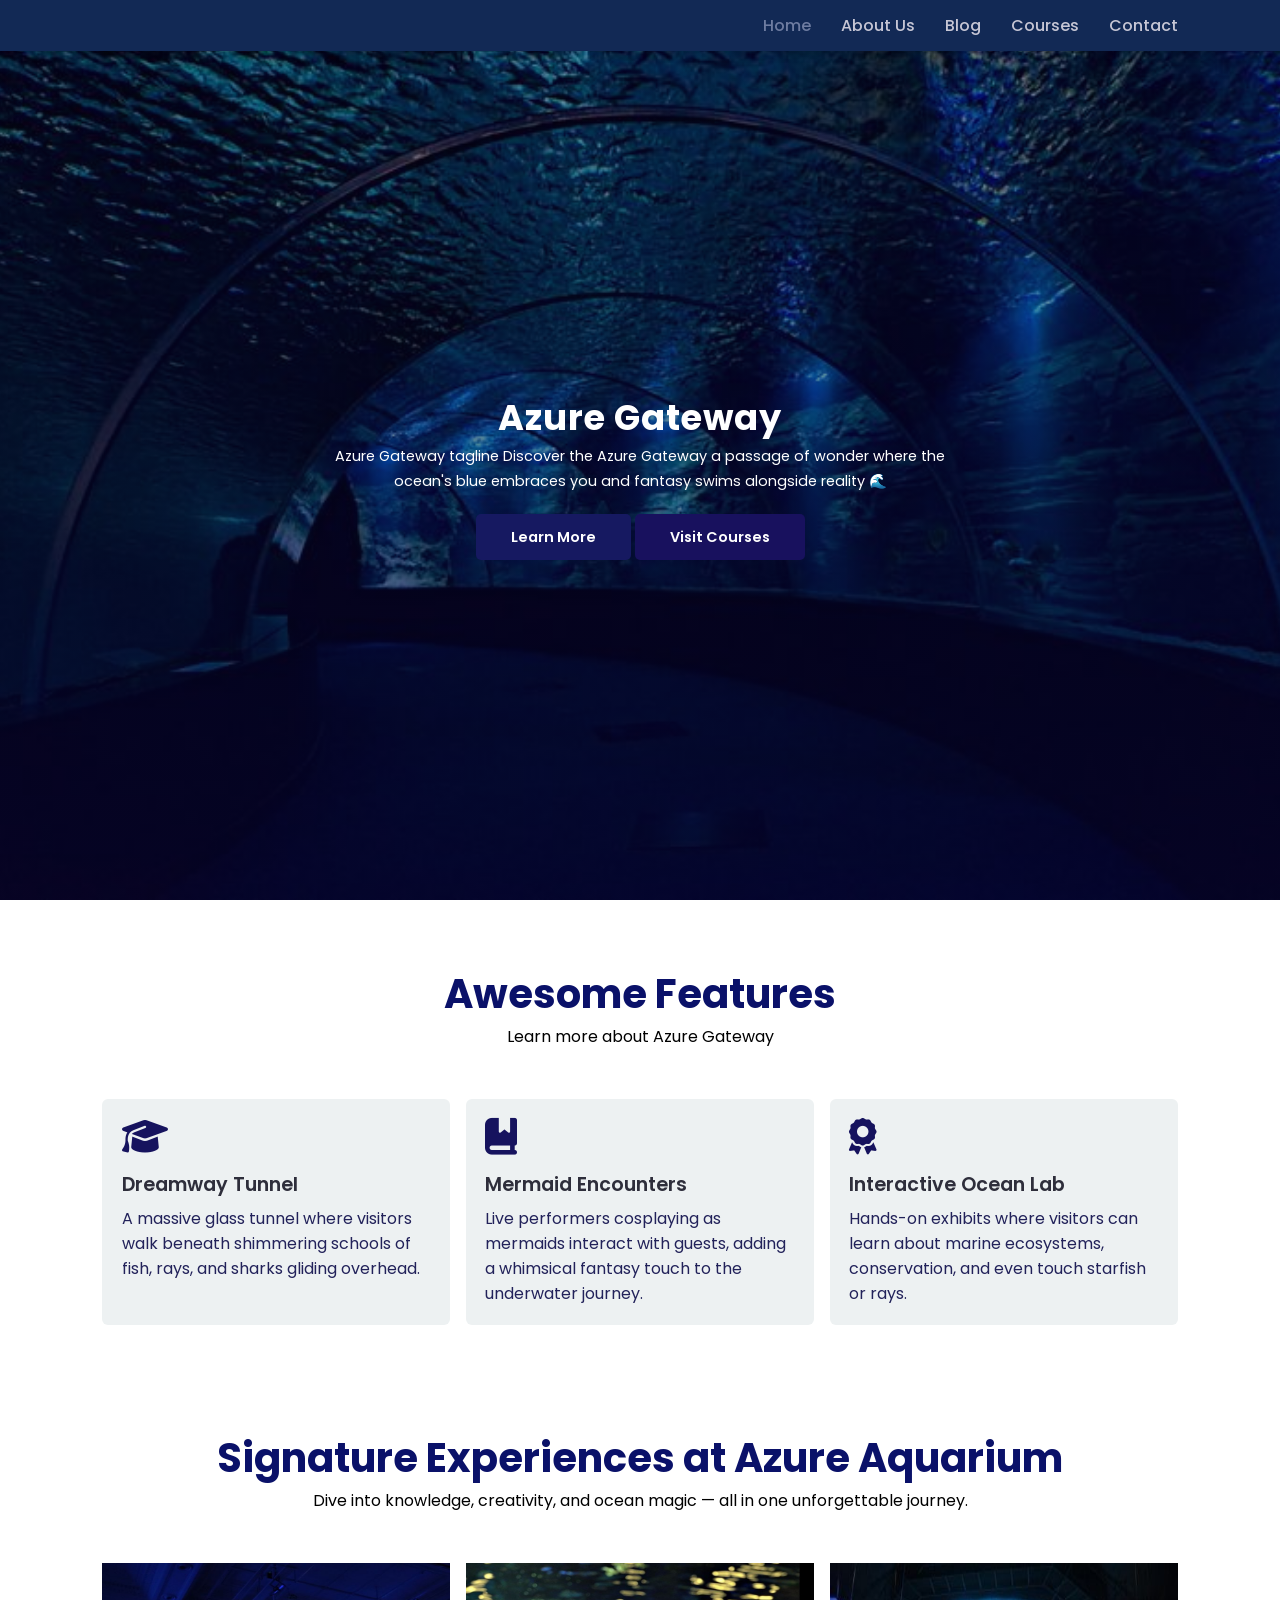
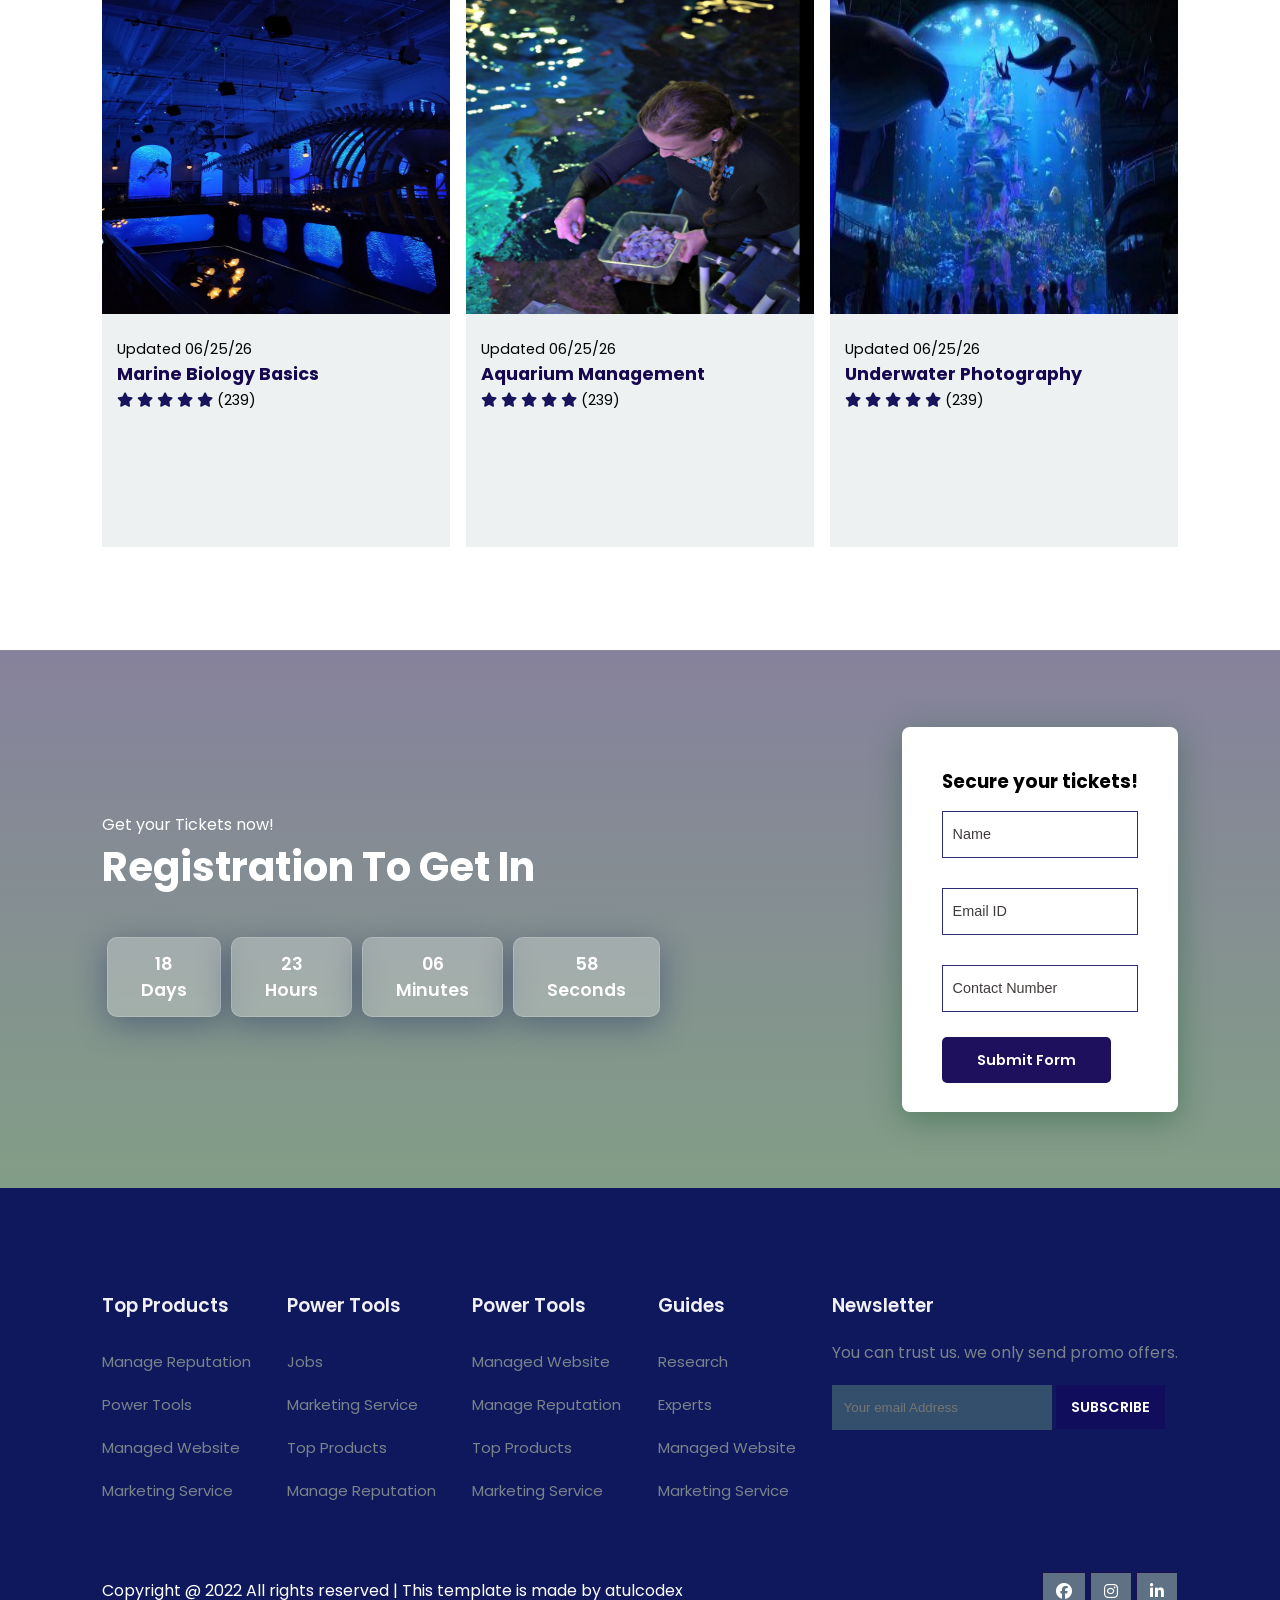
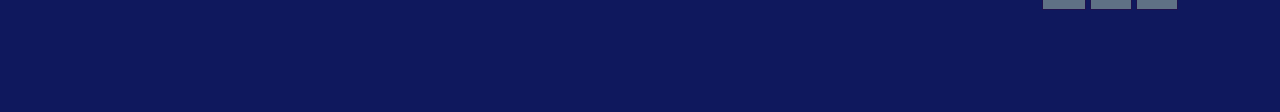
==== index.html @ 25fb8677 "Add files via upload" ====
<!DOCTYPE html>
<html lang="en">
<head>
	<meta charset="UTF-8">
	<meta name="viewport" content="width=device-width, initial-scale=1.0">
	<title>Education Website Template</title>

	<!-- font Awesome CDN link -->
	<link rel="stylesheet" href="https://cdnjs.cloudflare.com/ajax/libs/font-awesome/6.1.1/css/all.min.css" />

	<!-- External CSS -->
	<link rel="stylesheet" href="style.css">

	<!-- JQuery CDN link -->
	<script src="https://code.jquery.com/jquery-3.6.0.min.js" integrity="sha256-/xUj+3OJU5yExlq6GSYGSHk7tPXikynS7ogEvDej/m4=" crossorigin="anonymous"></script>
</head>
<body>
	<!-- Navigation start -->
	<header>
	<nav>
		<img src="img/" class="logo" alt="">

		<div class="navigation">
			<ul>
				<i id="menu-close" class="fas fa-times"></i>
				<li><a href="index.html" class="active">Home</a></li>
				<li><a href="About us.html">About Us</a></li>
				<li><a href="Blog.html" >Blog</a></li>
				<li><a href="Courses.html">Courses</a></li>
				<li><a href="Contacts.html">Contact</a></li>
			</ul>

			<img src="img/menu.png" id="menu-btn" alt="">
		</div>
	</nav>
	<!-- Navigation ends -->
	</header>

	<!-- Hero section starts from here -->
	<section id="home">
		<h2>
Azure Gateway		</h2>
		<p>
			Azure Gateway tagline Discover the Azure Gateway a passage of wonder where the ocean's blue embraces you and fantasy swims alongside reality 🌊
		<div class="btn">
			<a href="#" class="blue">Learn More</a>
			<a href="#" class="yellow">Visit Courses</a>
		</div>
	</section>
	<!-- Hero section ends from here -->


	<!-- Features section starts from here -->
	<section id="features">
		<h1>Awesome Features</h1>
		<p>Learn more about Azure Gateway</p>

		<div class="fea-base">
			<div class="fea-box">
				<i class="fas fa-graduation-cap"></i>
				<h3>Dreamway Tunnel</h3>
				<p>
					A massive glass tunnel where visitors walk beneath shimmering schools of fish, rays, and sharks gliding overhead.
				</p>
			</div>

			<div class="fea-box">
				<i class="fa-solid fa-book-bookmark"></i>
				<h3>Mermaid Encounters  </h3>
				<p>
					Live performers cosplaying as mermaids interact with guests, adding a whimsical fantasy touch to the underwater journey.
				</p>
			</div>

			<div class="fea-box">
				<i class="fas fa-award"></i>
				<h3>Interactive Ocean Lab  </h3>
				<p>
					Hands-on exhibits where visitors can learn about marine ecosystems, conservation, and even touch starfish or rays.
				</p>
			</div>
		</div>
	</section>
	<!-- Features section ends from here -->


	<!-- Courses section starts from here -->
	<section id="course">
		<h1>Signature Experiences at Azure Aquarium</h1>
		<p>Dive into knowledge, creativity, and ocean magic — all in one unforgettable journey.</p>

		<div class="course-box">
			<div class="courses">
				<img src="img/Oceanographic Museum Monaco.jpg" alt="">
				<div class="details">
					<span>Updated 06/25/26</span>
					<h6>Marine Biology Basics</h6>

					<div class="star">
						<i class="fa-solid fa-star"></i>
						<i class="fa-solid fa-star"></i>
						<i class="fa-solid fa-star"></i>
						<i class="fa-solid fa-star"></i>
						<i class="fa-solid fa-star"></i>

						<span>(239)</span>
					</div>
				</div>
			</div>

			<div class="courses">
				<img src="img/Behind every thriving fish is an amazing aquarist! 🐟__These team members keep our animals and habitats healthy and help everything flow _fin-tastically_ behind the scenes___Thank you to our Aquarium MVP.jpg" alt="">
				<div class="details">
					<span>Updated 06/25/26</span>
					<h6>Aquarium Management</h6>

					<div class="star">
						<i class="fa-solid fa-star"></i>
						<i class="fa-solid fa-star"></i>
						<i class="fa-solid fa-star"></i>
						<i class="fa-solid fa-star"></i>
						<i class="fa-solid fa-star"></i>

						<span>(239)</span>
					</div>
				</div>
			</div>

			<div class="courses">
				<img src="img/Finding Dory (2016) - Animation Screencaps_com (1).jpg" alt="">
				<div class="details">
					<span>Updated 06/25/26</span>
					<h6>Underwater Photography</h6>

					<div class="star">
						<i class="fa-solid fa-star"></i>
						<i class="fa-solid fa-star"></i>
						<i class="fa-solid fa-star"></i>
						<i class="fa-solid fa-star"></i>
						<i class="fa-solid fa-star"></i>

						<span>(239)</span>
					</div>
				</div>
			</div>

		</div>
	</section>
	<!-- Courses section ends from here -->


	<!-- Registration section starts from here -->
	<section id="registration">
		<div class="reminder">
			<p>Get your Tickets now!</p>
			<h1>Registration To Get In</h1>

			<div class="time">
				<div class="date">18 <br> Days</div>
				<div class="date">23 <br> Hours</div>
				<div class="date">06 <br> Minutes</div>
				<div class="date">58 <br> Seconds</div>
			</div>
		</div>

		<div class="form">
			<h3>Secure your tickets!</h3>

			<input type="text" placeholder="Name" name="" id="">
			<input type="email" placeholder="Email ID" name="" id="">
			<input type="text" placeholder="Contact Number" name="" id="">

			<div class="btn">
				<a href="#" class="yellow">Submit Form</a>
			</div>
		</div>
	</section>
	<!-- Registration section ends from here -->


	<!-- Footer section starts from here -->
	<footer>
		<div class="footer-col">
			<h3>Top Products</h3>
			<li>Manage Reputation</li>
			<li>Power Tools</li>
			<li>Managed Website</li>
			<li>Marketing Service</li>
		</div>

		<div class="footer-col">
			<h3>Power Tools</h3>
			<li>Jobs</li>
			<li>Marketing Service</li>
			<li>Top Products</li>
			<li>Manage Reputation</li>
		</div>

		<div class="footer-col">
			<h3>Power Tools</h3>
			<li>Managed Website</li>
			<li>Manage Reputation</li>
			<li>Top Products</li>
			<li>Marketing Service</li>
		</div>

		<div class="footer-col">
			<h3>Guides</h3>
			<li>Research</li>
			<li>Experts</li>
			<li>Managed Website</li>
			<li>Marketing Service</li>
		</div>

		<div class="footer-col">
			<h3>Newsletter</h3>
			<p>You can trust us. we only send promo offers.</p>

			<div class="subscribe">
				<input type="email" placeholder="Your email Address">
				<a href="#" class="yellow">SUBSCRIBE</a>
			</div>
		</div>

		<div class="copyright">
			<p>
				Copyright @ 2022 All rights reserved | This template is made by <a href="https://atulcodex.com" target="_blank">atulcodex</a>
			</p>
			<div class="pro-links">
				<i class="fab fa-facebook"></i>
				<i class="fab fa-instagram"></i>
				<i class="fab fa-linkedin-in"></i>
			</div>
		</div>
	</footer>
	<!-- Footer section ends from here -->

	<script>
		// Show menu links on burger click
		$('#menu-btn').click(function(){
			$('nav .navigation ul').addClass('active')
		});

		// Hide navbar on click function
		$('#menu-close').click(function(){
			$('nav .navigation ul').removeClass('active')
		});
	</script>
</body>
</html>
---- style.css ----
@import url('https://fonts.googleapis.com/css2?family=Inter:wght@100;200;300;400;500&family=Poppins:ital,wght@0,100;0,200;0,300;0,400;0,500;0,600;0,700;0,800;0,900;1,700;1,800;1,900&display=swap');

*
{
	margin: 0;
	padding: 0;
	box-sizing: border-box;
}

body
{
	font-family: 'Poppins', sans-serif;
}

h1
{
	font-size: 2.5rem;
	font-weight: 700;
	color: rgb(10, 17, 105);
}

span
{
	font-size: .9rem;
}

h6
{
	font-size: 1.1rem;
	color: rgb(22, 7, 79);
}


/*------------- Navigation style start ------------*/
nav
{
	position: fixed;
	width: 100%;
	background-color: #122955;
	display: flex;
	justify-content: space-between;
	align-items: center;
	padding: 1vw 8vw;
	box-shadow: 2px 2px 10px rgba(0, 0, 0, 0.15);
	z-index: 1;
}

nav .logo
{
	width: 150px;
	cursor: pointer;
}

nav .navigation
{
	display: flex;
}

#menu-btn
{
	width: 30px;
	height: 30px;
	display: none;
}

#menu-close
{
	display: none;
}

nav .navigation ul
{
	display: flex;
	justify-content: flex-end;
	align-items: center;
}

nav .navigation ul li
{
	list-style: none;
	margin-left: 30px;
}

nav .navigation ul li a
{
	text-decoration: none;
	color: rgb(198, 198, 213);
	font-size: 16px;
	font-weight: 500;
	transition: 0.3s ease;
}

nav .navigation ul li a.active,
nav .navigation ul li a:hover
{
	color: #6e7ca1;

}
/*------------- Navigation style end ------------*/



/*------------- Hero section styling start --------------*/
#home
{
	background-image: linear-gradient(rgba(9, 5, 54, 0.3), rgba(5,4,46,0.7)), url("img/Nausicaa.jpg");
	width: 100%;
	height: 100vh;
	background-size: cover;
	background-position: center center;
	display: flex;
	flex-direction: column;
	justify-content: center;
	align-items: center;
	text-align: center;
	padding-top: 40px;
}

#home h2
{
	color: #fff;
	font-size: 2.2rem;
	letter-spacing: 1px;
}

#home p
{
	width: 50%;
	color: #fff;
	font-size: 0.9rem;
	line-height: 25px;
}

#home .btn
{
	margin-top: 30px;
}

#home a
{
	text-decoration: none;
	font-size: 0.9rem;
	padding: 13px 35px;
	background-color: #fff;
	font-weight: 600;
	border-radius: 5px;
}

#home a.blue
{
	color: #fff;
	background: rgb(22, 25, 97);
	transition: 0.3s ease;
}

#home a.blue:hover
{
	color: rgb(22, 25, 97);
	background: #fff;
}

#home a.yellow
{
	color: #fff;
	background: #18115e;
	transition: 0.3s ease;
}

#home a.yellow:hover
{
	color: rgb(23, 21, 92);
	background: #fff;
}
/*------------- Hero section styling end --------------*/


/*------------- Features section styling start -------------*/
#features
{
	padding: 5vw 8vw 0 8vw;
	text-align: center;
}

#features .fea-base
{
	display: grid;
	grid-template-columns: repeat(auto-fit, minmax(320px, 1fr));
	grid-gap: 1rem;
	margin-top: 50px;
}

#features .fea-box
{
	background: #edf1f2;
	text-align: start;
	padding: 1.2rem;
	border-radius: 6px;
}

#features .fea-box i
{
	font-size: 2.3rem;
	color: rgb(22, 19, 94);
}

#features .fea-box h3
{
	font-size: 1.2rem;
	font-weight: 600;
	color: rgb(46, 46, 59);
	padding: 13px 0 7px 0;
}

#features .fea-box p
{
	font-size: 1rem;
	font-weight: 400;
	color: rgb(34, 34, 90);
}
/*------------- Features section styling end -------------*/


/*------------- Courses section styling start ------------*/
#course
{
	padding: 8vw 8vw 8vw 8vw;
	text-align: center;
}

#course .course-box
{
	display: grid;
	grid-template-columns: repeat(auto-fit, minmax(320px, 1fr));
	grid-gap: 1rem;
	margin-top: 50px;
}

#course .courses
{
	text-align: start;
	background: #edf1f2;
	height: 100%;
	position: relative;
}

#course .courses img
{
	width: 100%;
	height: 60%;
	background-size: cover;
	background-position: center;
}

#course .courses .details
{
	padding: 15px 15px 0 15px;
}

#course .courses .details i
{
	color: #17145d;
	font-size: .9rem;
}

#course .courses .cost
{
	background-color: rgb(13, 10, 101);
	color: #fff;
	line-height: 70px;
	width: 70px;
	height: 70px;
	text-align: center;
	border-radius: 50%;
	position: absolute;
	right: 15px;
	bottom: 100px;
}
/*------------- Courses section styling end ------------*/


/*------------- Registration section styling start ----------*/
#registration
{
	padding: 6vw 8vw 6vw 8vw;
	background-image: linear-gradient(rgba(15, 5, 58, 0.5), rgba(6, 61, 15, 0.5)),url("img/at");
	width: 100%;
	height: 100%;
	background-size: cover;
	background-position: center;
	display: flex;
	justify-content: space-between;
	align-items: center;
}

#registration .reminder, #registration .reminder h1
{
	color: #fff;
}

#registration .reminder .time
{
	display: flex;
	margin-top: 40px;
}

#registration .reminder .time .date
{
	text-align: center;
	padding: 13px 33px;
	background: rgba(255, 255, 255, 0.25);
	backdrop-filter: blur(4px);
	box-shadow: 0 8px 32px 0 rgba(8, 21, 85, 0.37);
	border-radius: 10px;
	margin: 0 5px 10px 5px;
	border: 1px solid rgba(255, 255, 255, 0.18);
	font-size: 1.1rem;
	font-weight: 600;
}

#registration .form
{
	background: #fff;
	border-radius: 8px;
	display: flex;
	flex-direction: column;
	padding: 40px;
	box-shadow: 0 8px 32px 0 rgba(6, 78, 32, 0.37);
}

#registration .form input
{
	margin: 15px 0;
	padding: 15px 10px;
	border: 1px solid rgb(46, 42, 117);
	outline: none;
}

#registration .form input::placeholder
{
	color: #413c3c;
	font-weight: 500;
	font-size: 0.9rem;
}

#registration .form .btn
{
	margin-top: 20px;
}

#registration .form a.yellow
{
	text-decoration: none;
	font-size: 0.9rem;
	padding: 13px 35px;
	background-color: #fff;
	font-weight: 600;
	border-radius: 5px;
	color: #fff;
	background: #1e105d;
	transition: 0.3s ease;
}

#registration .form a.yellow:hover
{
	color: rgb(21, 21, 100);
	background: #fff;
}
/*------------- Registration section styling end ----------*/



/*------------- Experts section styling starts ----------*/
#experts
{
	padding: 8vw 8vw 8vw 8vw;
	text-align: center;
}

#experts .expert-box
{
	display: grid;
	grid-template-columns: repeat(auto-fit, minmax(250px, 1fr));
	grid-gap: 1rem;
	margin-top: 50px;
}

#experts .expert-box .profile
{
	background: #fafaf1;
	padding: 30px 10px;
	box-shadow: rgba(17, 17, 26, 0.05) 0px 1px 0px, rgba(17, 17, 26, 0.1) 0px 0px 8px;
}

#experts .expert-box .profile:hover
{
	box-shadow: rgba(0, 0, 0, 0.1) 0px 10px 50px;
}

.pro-links
{
	margin-top: 10px;
}

.pro-links i
{
	padding: 10px 13px;
	border: 1px solid rgb(31, 17, 78);
	cursor: pointer;
	transition: 0.3s ease;
}

.pro-links i:hover
{
	background: rgb(31, 17, 78);
	color: #fff;
}
/*------------- Experts section styling ends ----------*/



/*------------- Footer section styling starts ------------*/
footer
{
	padding: 8vw;
	background-color: #0f185d;
	display: flex;
	justify-content: space-between;
	align-items: flex-start;
	flex-wrap: wrap;
}

footer .footer-col
{
	padding-bottom: 40px;
}

footer h3
{
	color: rgb(241, 240, 245);
	font-weight: 600;
	padding-bottom: 20px;
}

footer li
{
	list-style: none;
	color: #7b838a;
	padding: 10px 0;
	font-size: 15px;
	cursor: pointer;
	transition: 0.3s ease;
}

footer li:hover
{
	color: rgb(241, 240, 245);
}

footer p
{
	color: #7b838a;
}

footer .subscribe
{
	margin-top: 20px;
}

footer input
{
	width: 220px;
	padding: 15px 12px;
	background: #334F6C;
	border: none;
	outline: none;
	color: #fff;
}

footer .subscribe a
{
	text-decoration: none;
	font-size: 0.9rem;
	padding: 12px 15px;
	background-color: #fff;
	font-weight: 600;
}

footer .subscribe a.yellow
{
	color: #fff;
	background: #110d5d;
	transition: 0.3s ease;
}

footer .subscribe a.yellow:hover
{
	color: rgb(21, 21, 100);
	background: #fff;
}

footer .copyright
{
	margin-top: 20px;
	width: 100%;
	display: flex;
	justify-content: space-between;
	align-items: center;
	flex-wrap: wrap;
}

footer .copyright p, footer .copyright p > a
{
	color: #fff;
	text-decoration: none;
}

footer .copyright .pro-links
{
	margin-top: 0px;
}

footer .copyright .pro-links i
{
	background-color: #5f7185;
	color: #fff;
}

footer .copyright .pro-links i:hover
{
	background: #081553;
	color: #2c2c2c;
}
/*------------- Footer section Sstyling ends ------------*/



/*---------------------------------------------------------*/
/*-------------------- Ipad screen styling ----------------*/
/*---------------------------------------------------------*/
@media screen and (max-width: 789px)
{
	nav
	{
		padding: 15px 20px;
	}

	nav img
	{
		width: 130px;
	}

	#menu-btn
	{
		display: initial;
	}

	#menu-close
	{
		display: initial;
		font-size: 1.6rem;
		color: #fff;
		padding: 30px 0 20px 20px;
	}

	nav .navigation ul
	{
		position: absolute;
		top: 0;
		right: -220px;
		display: flex;
		flex-direction: column;
		justify-content: flex-start;
		align-items: flex-start;
		width: 220px;
		height: 100vh;
		background: rgba(17, 20, 104, 0.45);
		backdrop-filter: blur(4.5px);
		border: 1px solid rgba(255, 255, 255, 0.18);
		transition: 0.3s ease-in;
	}

	nav .navigation ul.active
	{
		right: 0;
	}

	nav .navigation ul li
	{
		padding: 20px 0 20px 40px;
		margin-left: 0;
	}

	nav .navigation ul li a
	{
		color: #fff;
	}

	#home
	{
		padding: 0px;
	}

	#home p
	{
		width: 90%;
	}

	#features
	{
		padding: 8vw 4vw 0 4vw;
	}

	#course
	{
		padding: 8vw 4vw 8vw 4vw;
	}

	#registration
	{
		padding: 6vw 4vw 6vw 4vw;
		gap: 2.2rem;
	}

	#registration .reminder .time
	{
		display: flex;
		justify-content: space-between;
		flex-wrap: wrap;
		margin-top: 40px;
	}

	#experts
	{
		padding: 8vw 4vw 6vw 4vw;
	}

	footer .copyright .pro-links
	{
		margin-top: 20px;
	}
}


@media screen and (max-width: 475px)
{
	#registration
	{
		flex-direction: column;
	}

	.reminder p, .reminder h1
	{
		text-align: center;
	}

	.reminder h1
	{
		font-size: 1.8rem;
	}

	#registration .reminder .time
	{
		justify-content: space-evenly;
		margin-top: 20px;
	}
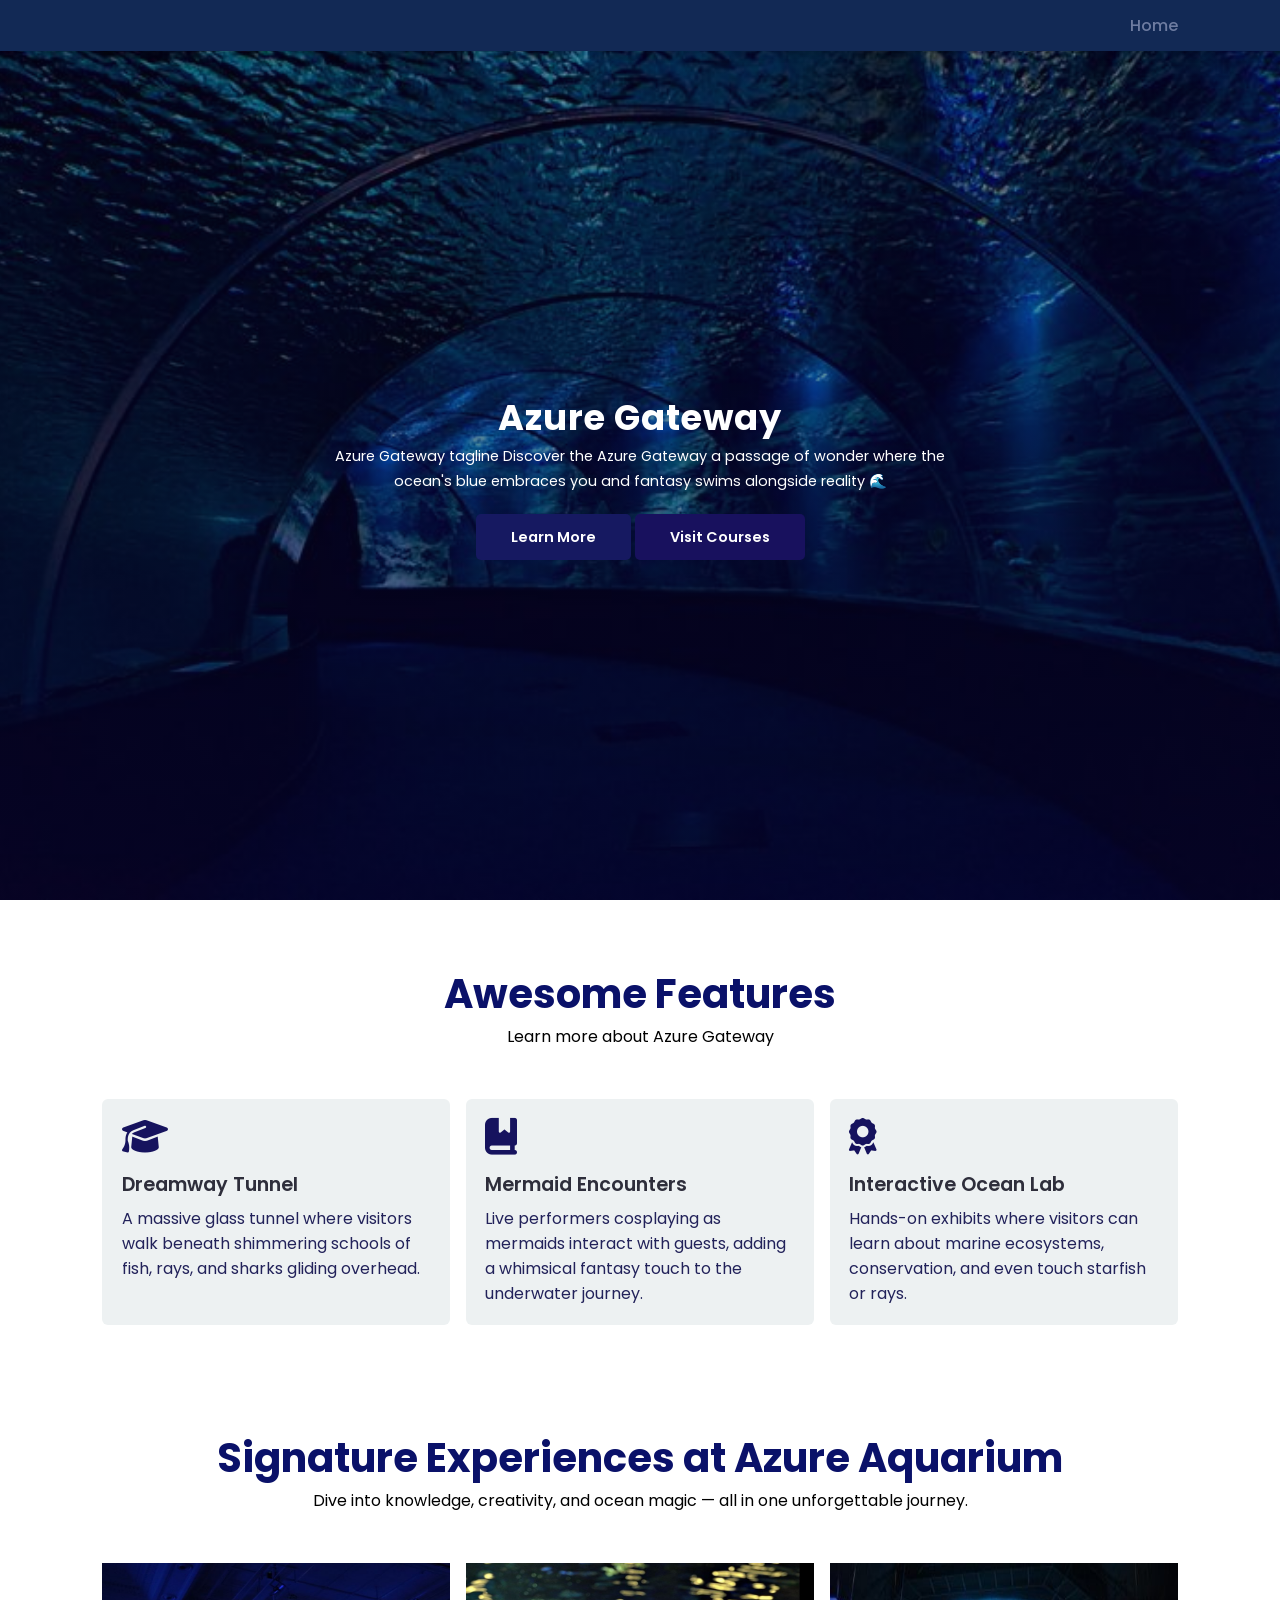
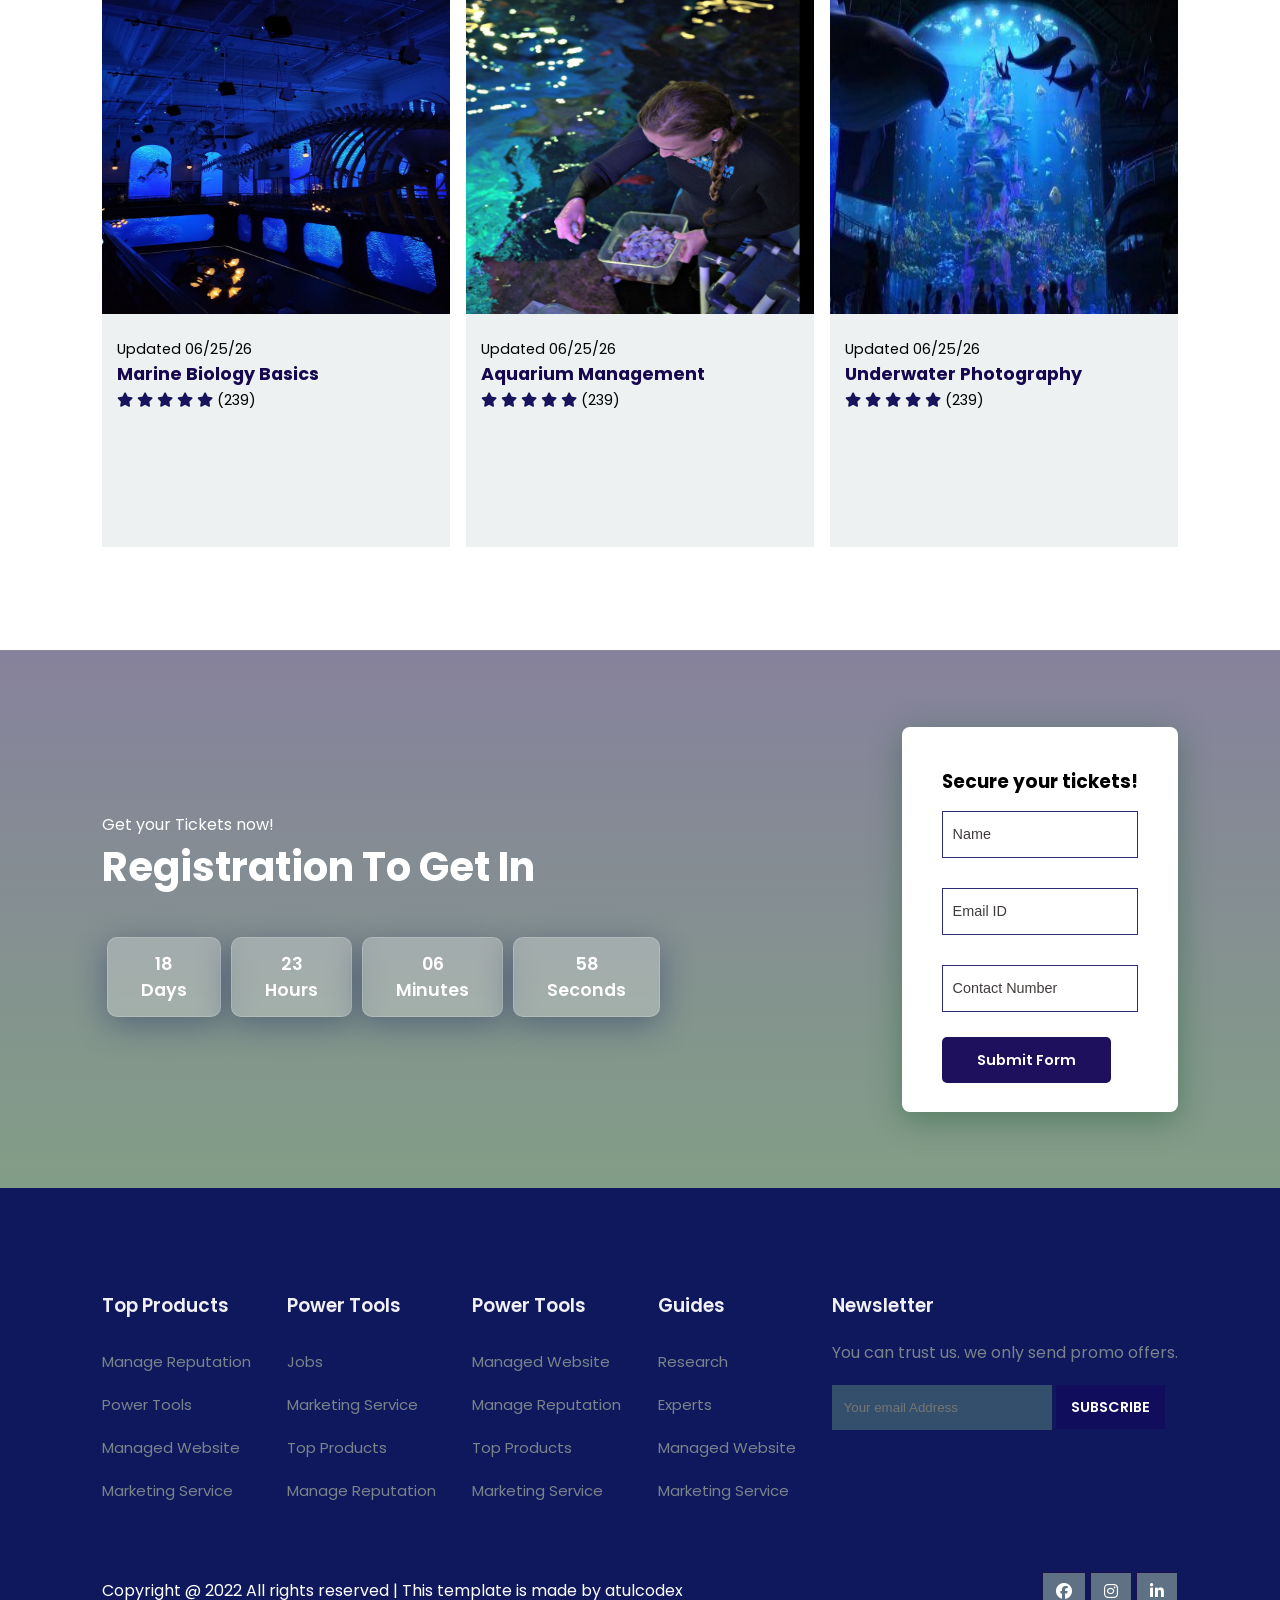
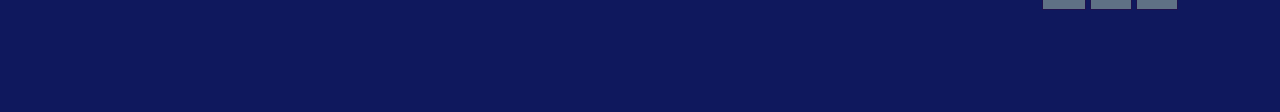
==== commit 7c69b8a4: "Update index.html" ====
--- a/index.html
+++ b/index.html
@@ -24,10 +24,6 @@
 			<ul>
 				<i id="menu-close" class="fas fa-times"></i>
 				<li><a href="index.html" class="active">Home</a></li>
-				<li><a href="About us.html">About Us</a></li>
-				<li><a href="Blog.html" >Blog</a></li>
-				<li><a href="Courses.html">Courses</a></li>
-				<li><a href="Contacts.html">Contact</a></li>
 			</ul>
 
 			<img src="img/menu.png" id="menu-btn" alt="">
@@ -247,4 +243,4 @@
 		});
 	</script>
 </body>
-</html>+</html>
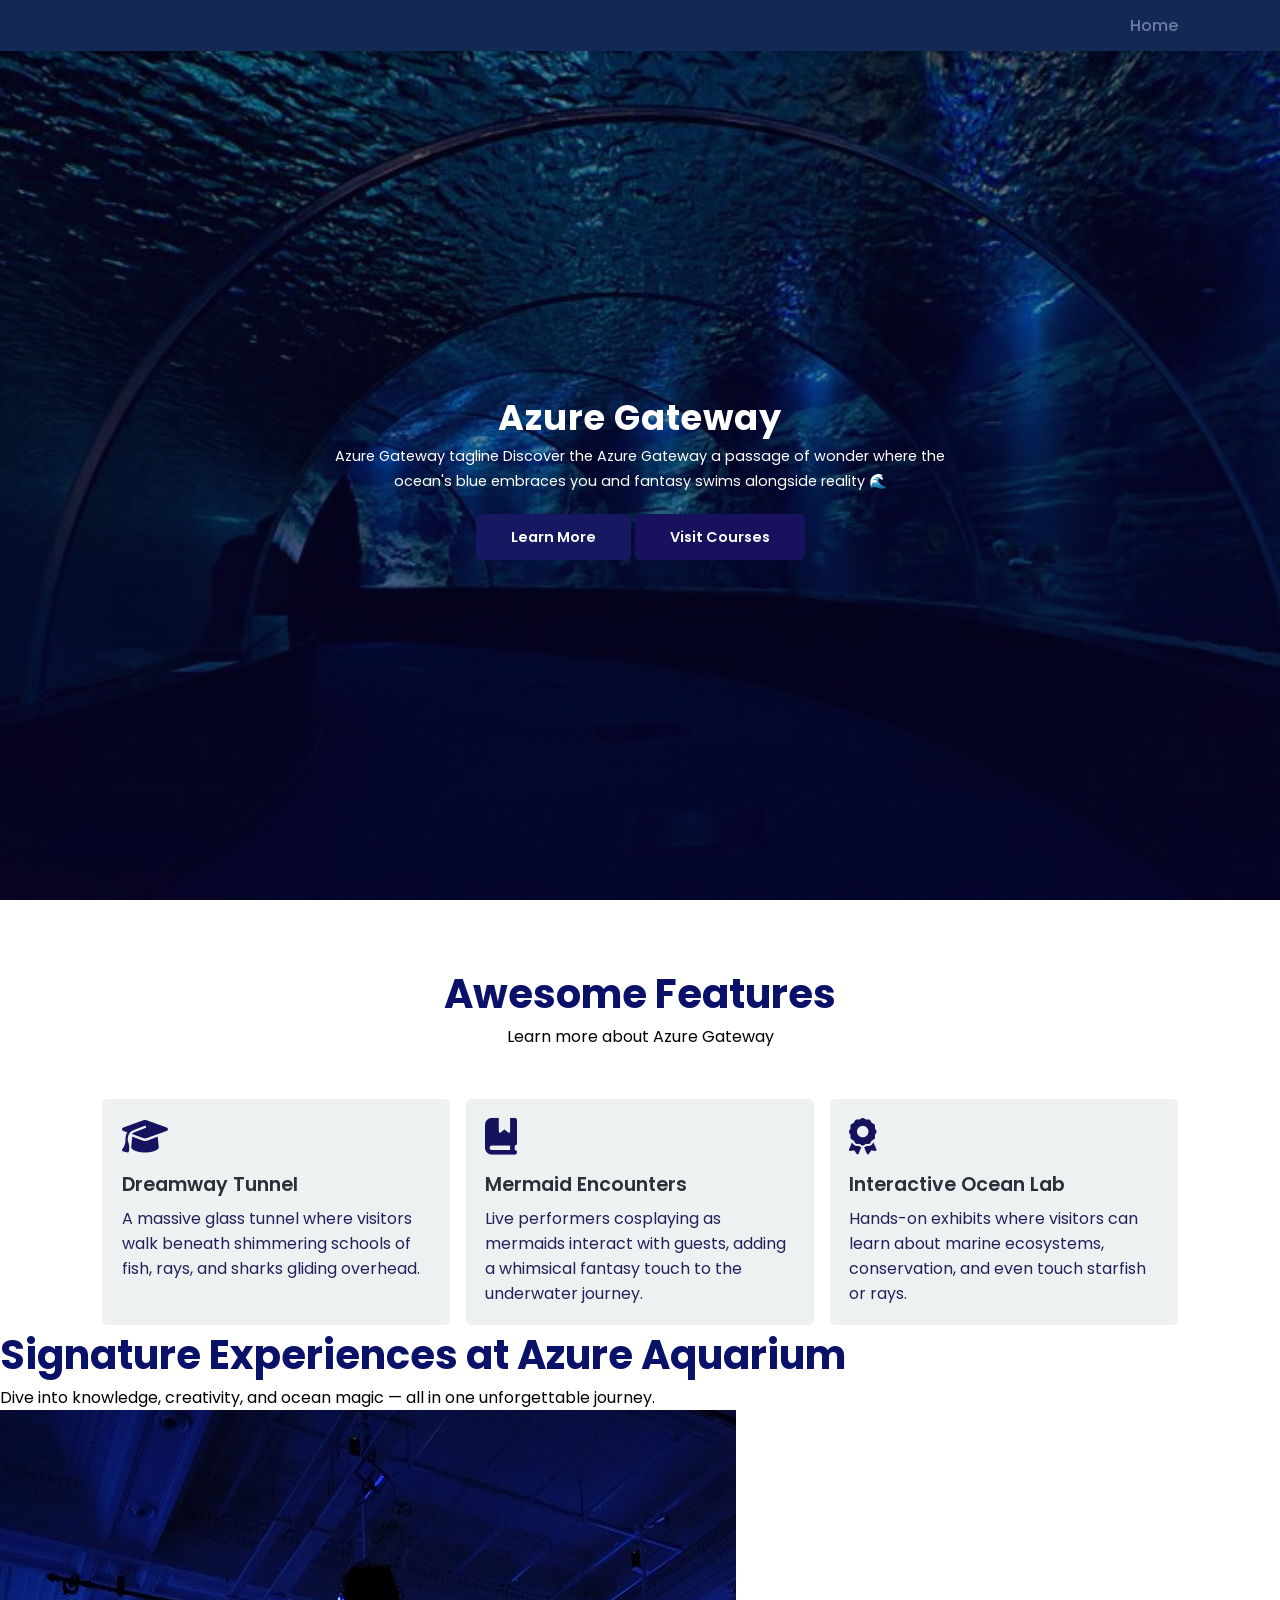
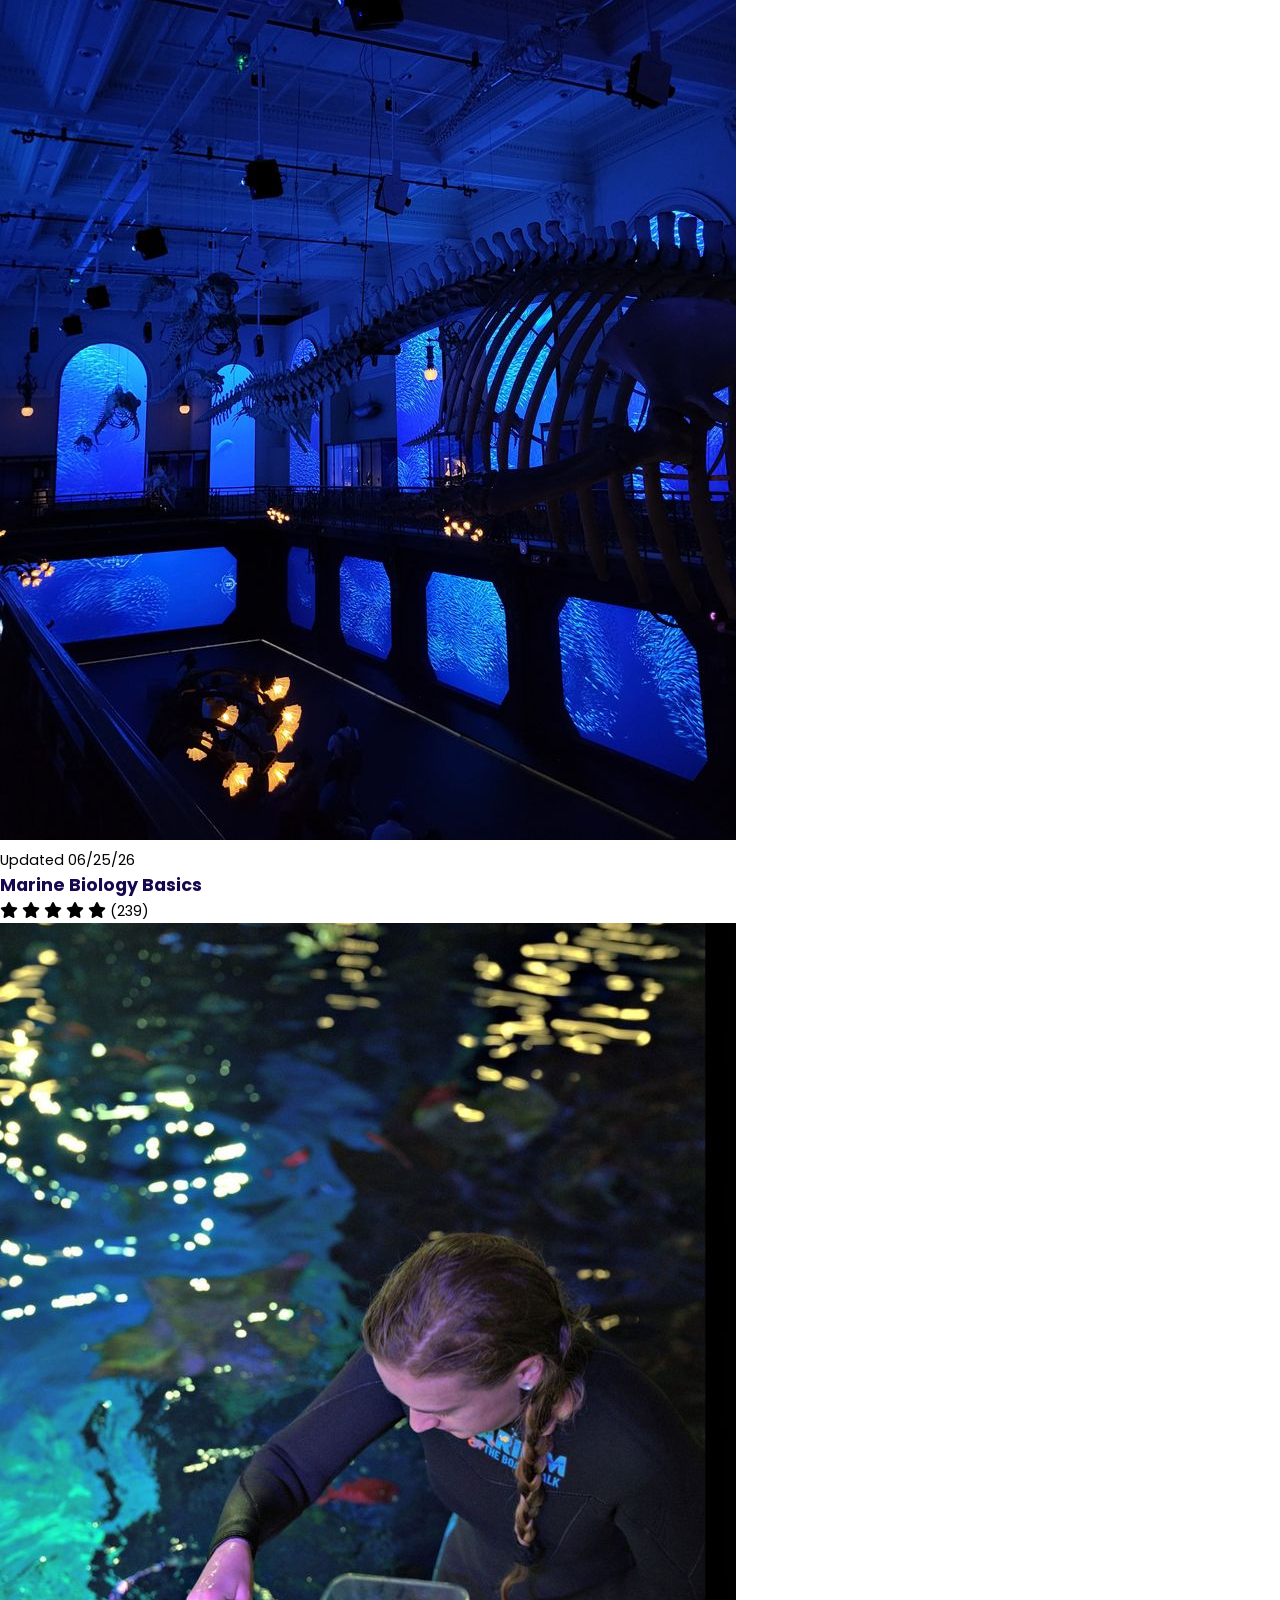
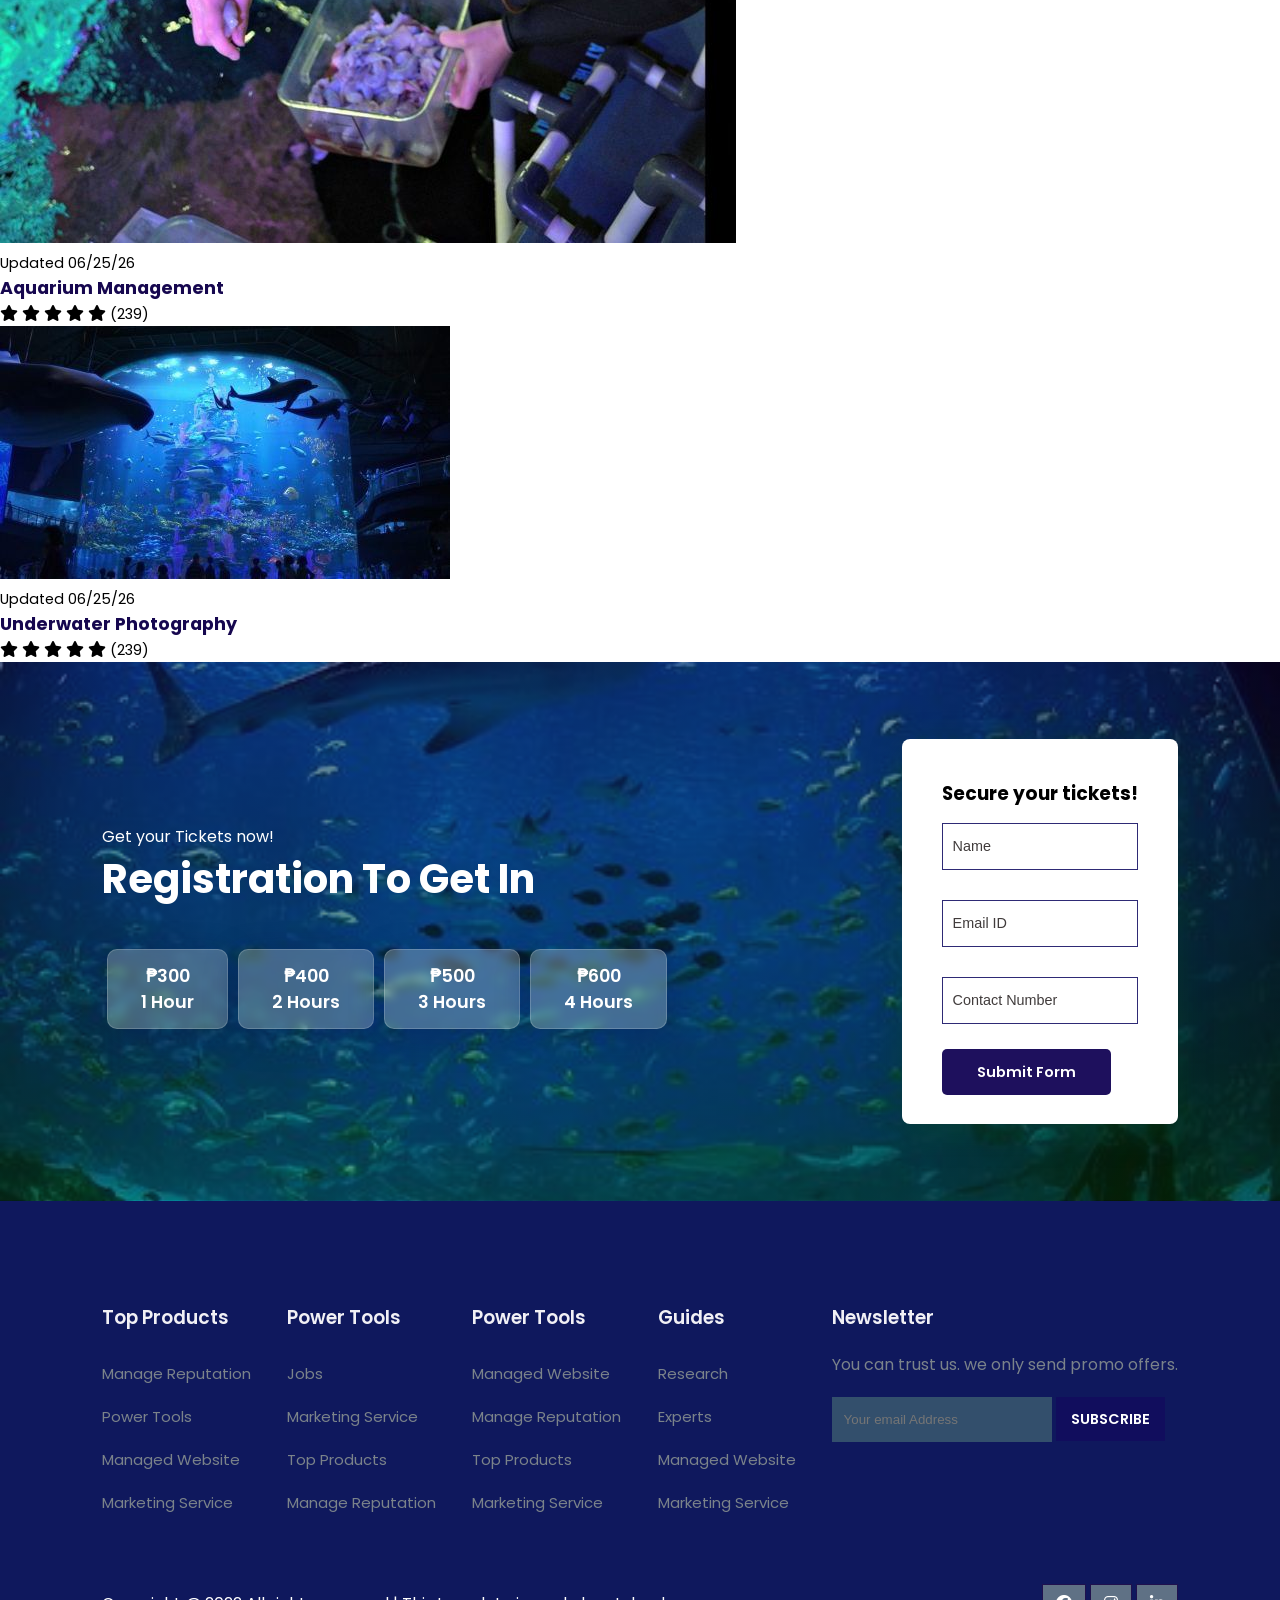
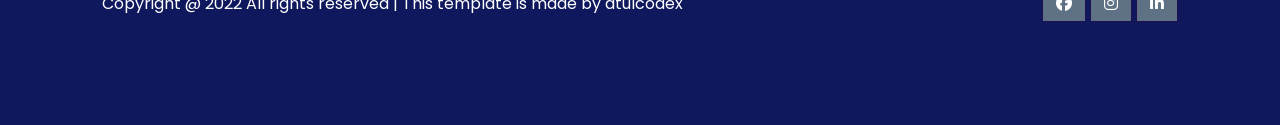
==== commit 4d0ef1e2: "Update index.html" ====
--- a/index.html
+++ b/index.html
@@ -152,10 +152,10 @@
 			<h1>Registration To Get In</h1>
 
 			<div class="time">
-				<div class="date">18 <br> Days</div>
-				<div class="date">23 <br> Hours</div>
-				<div class="date">06 <br> Minutes</div>
-				<div class="date">58 <br> Seconds</div>
+				<div class="date"> ₱300 <br> 1 Hour</div>
+				<div class="date"> ₱400 <br> 2 Hours</div>
+				<div class="date"> ₱500 <br> 3 Hours</div>
+				<div class="date"> ₱600 <br> 4 Hours</div>
 			</div>
 		</div>
 
--- a/style.css
+++ b/style.css
@@ -220,69 +220,13 @@
 /*------------- Features section styling end -------------*/
 
 
-/*------------- Courses section styling start ------------*/
-#course
-{
-	padding: 8vw 8vw 8vw 8vw;
-	text-align: center;
-}
-
-#course .course-box
-{
-	display: grid;
-	grid-template-columns: repeat(auto-fit, minmax(320px, 1fr));
-	grid-gap: 1rem;
-	margin-top: 50px;
-}
-
-#course .courses
-{
-	text-align: start;
-	background: #edf1f2;
-	height: 100%;
-	position: relative;
-}
-
-#course .courses img
-{
-	width: 100%;
-	height: 60%;
-	background-size: cover;
-	background-position: center;
-}
-
-#course .courses .details
-{
-	padding: 15px 15px 0 15px;
-}
-
-#course .courses .details i
-{
-	color: #17145d;
-	font-size: .9rem;
-}
-
-#course .courses .cost
-{
-	background-color: rgb(13, 10, 101);
-	color: #fff;
-	line-height: 70px;
-	width: 70px;
-	height: 70px;
-	text-align: center;
-	border-radius: 50%;
-	position: absolute;
-	right: 15px;
-	bottom: 100px;
-}
-/*------------- Courses section styling end ------------*/
 
 
 /*------------- Registration section styling start ----------*/
 #registration
 {
 	padding: 6vw 8vw 6vw 8vw;
-	background-image: linear-gradient(rgba(15, 5, 58, 0.5), rgba(6, 61, 15, 0.5)),url("img/at");
+	background-image: linear-gradient(rgba(15, 5, 58, 0.5), rgba(6, 61, 15, 0.5)),url("img/download (2).jpg");
 	width: 100%;
 	height: 100%;
 	background-size: cover;
@@ -662,4 +606,4 @@
 	{
 		justify-content: space-evenly;
 		margin-top: 20px;
-	}+	}
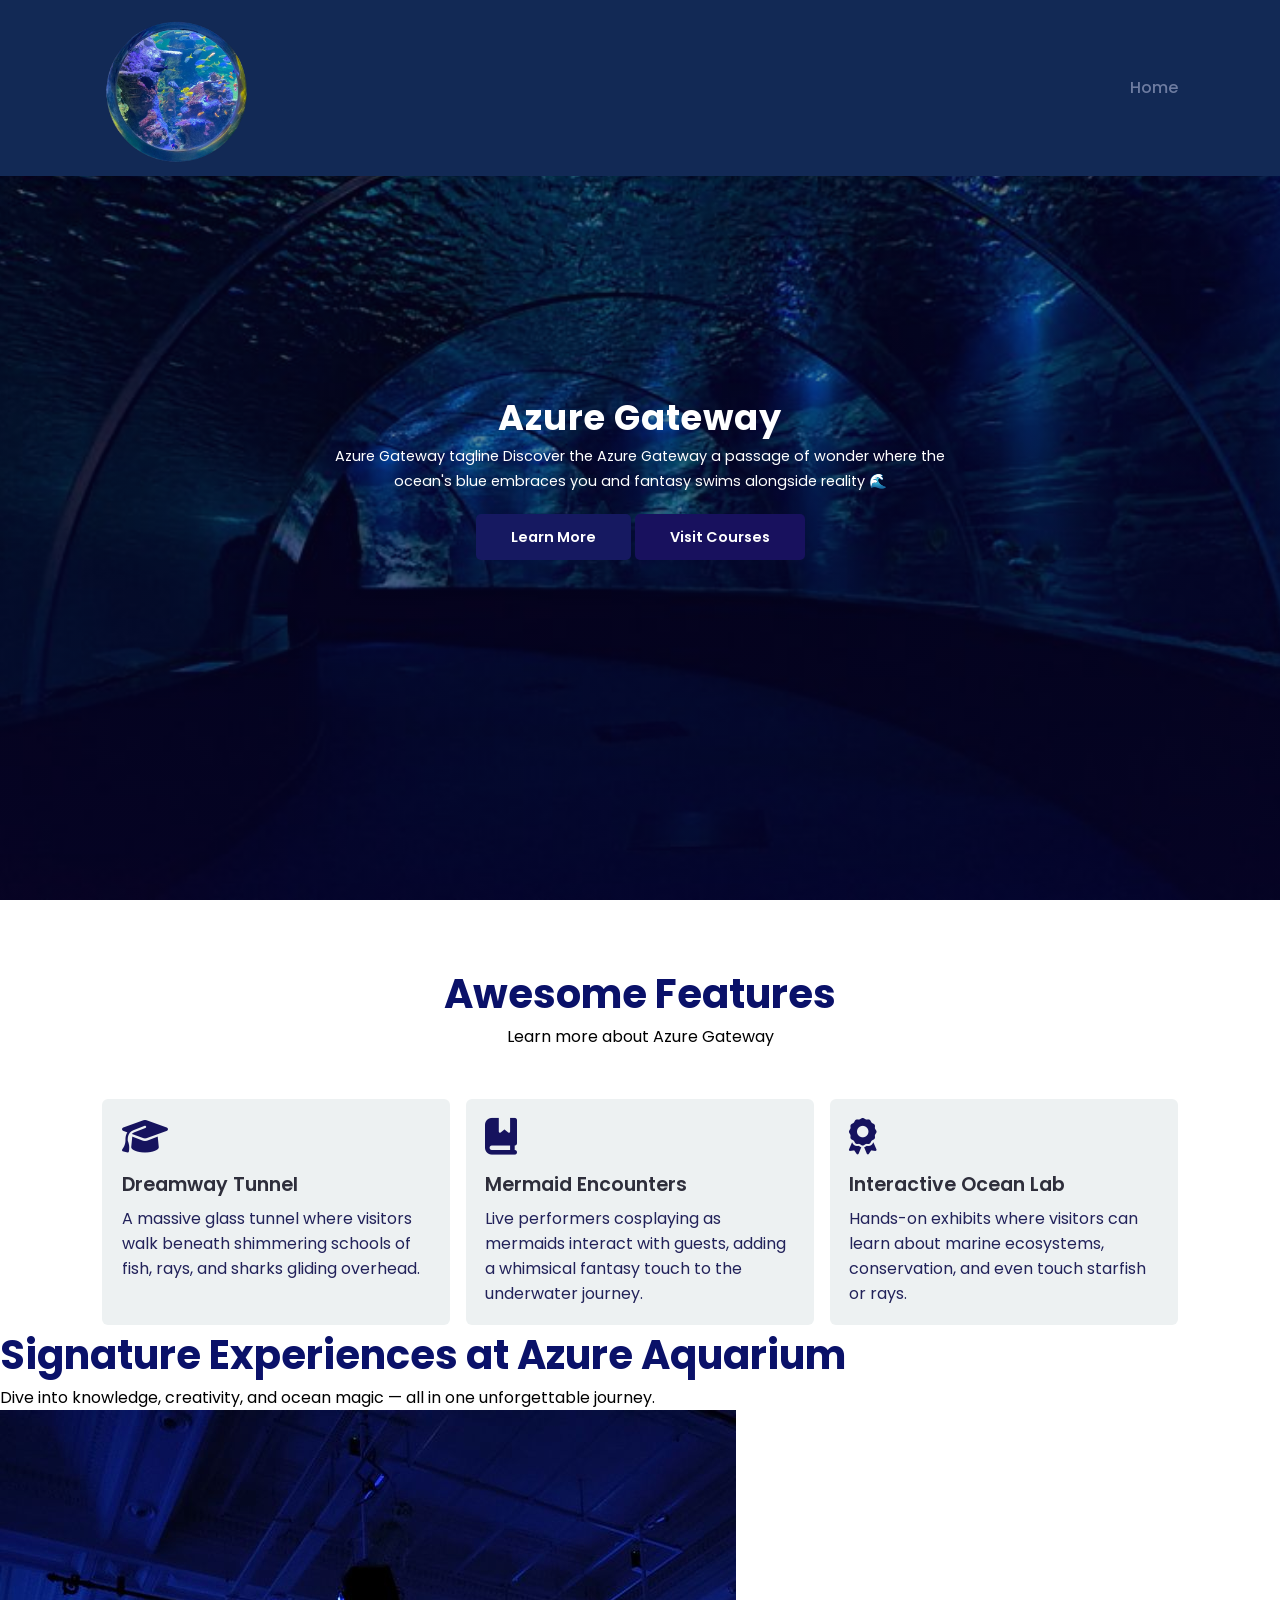
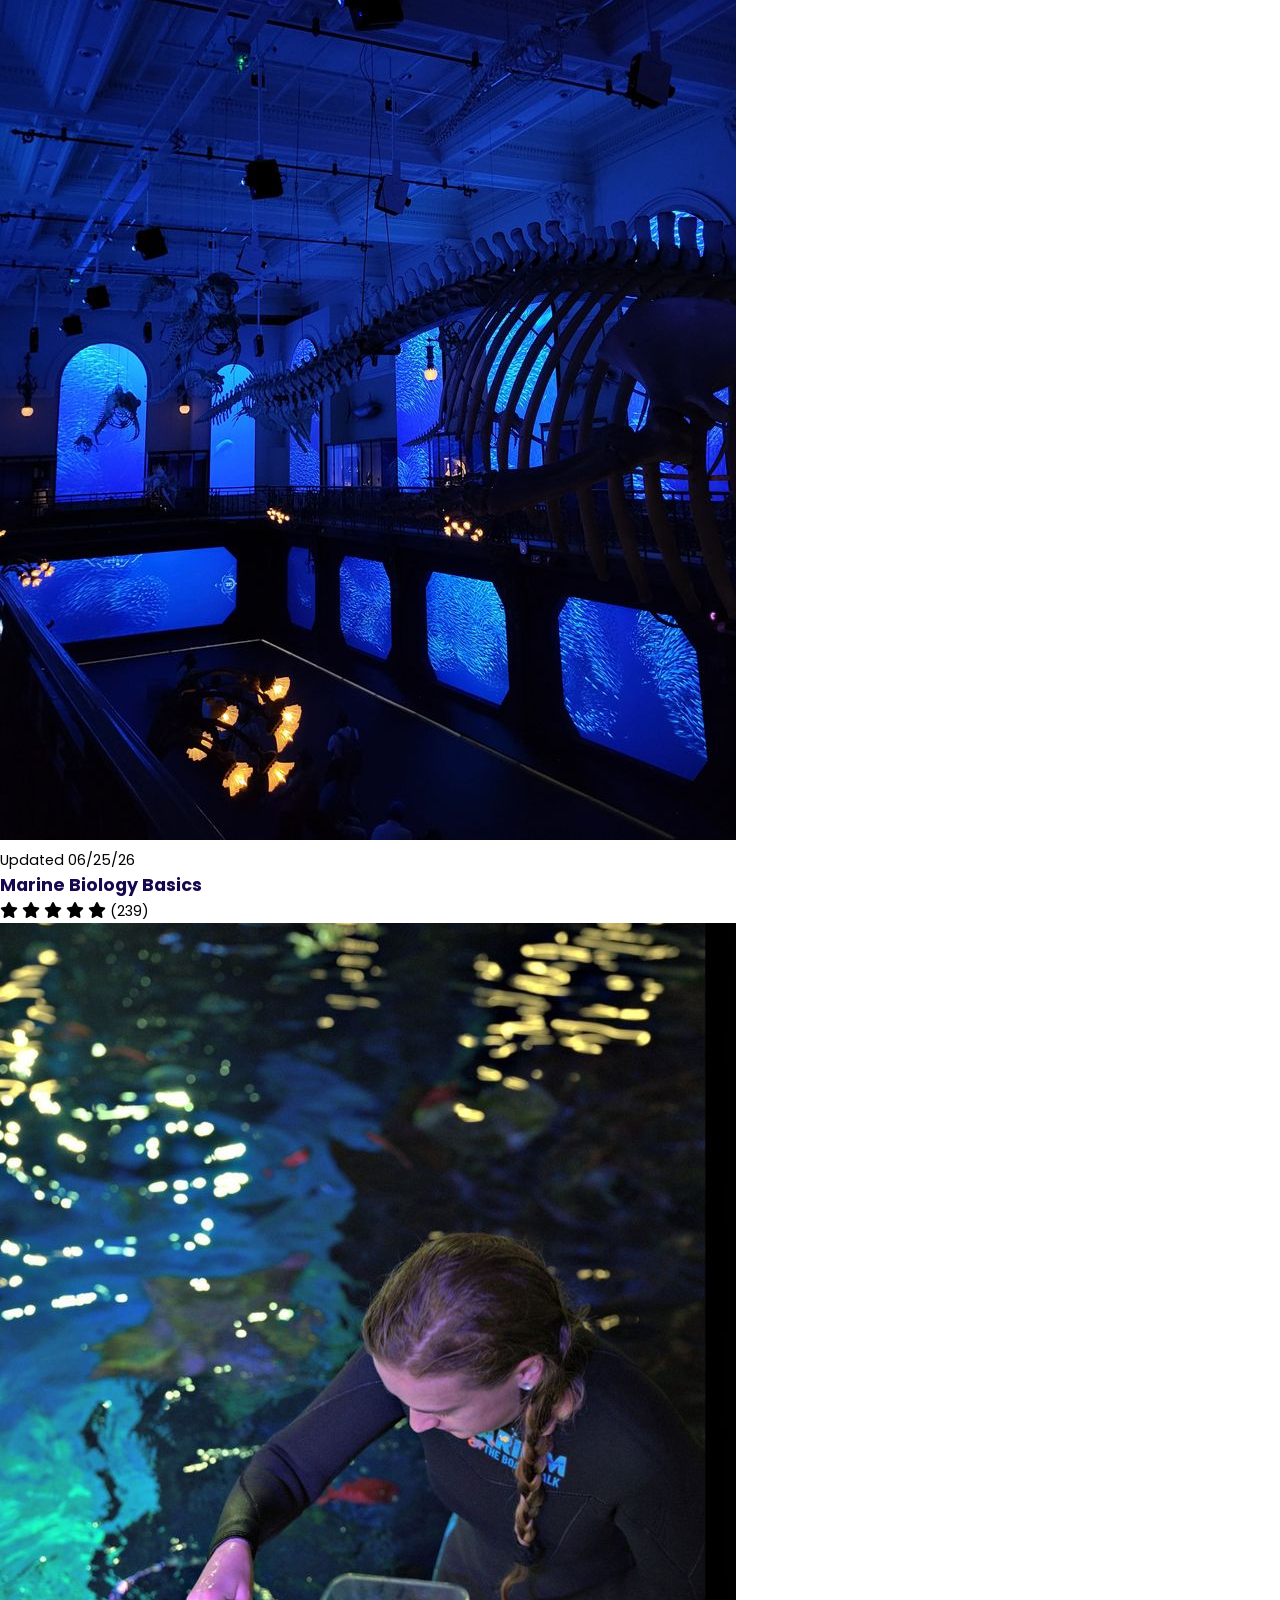
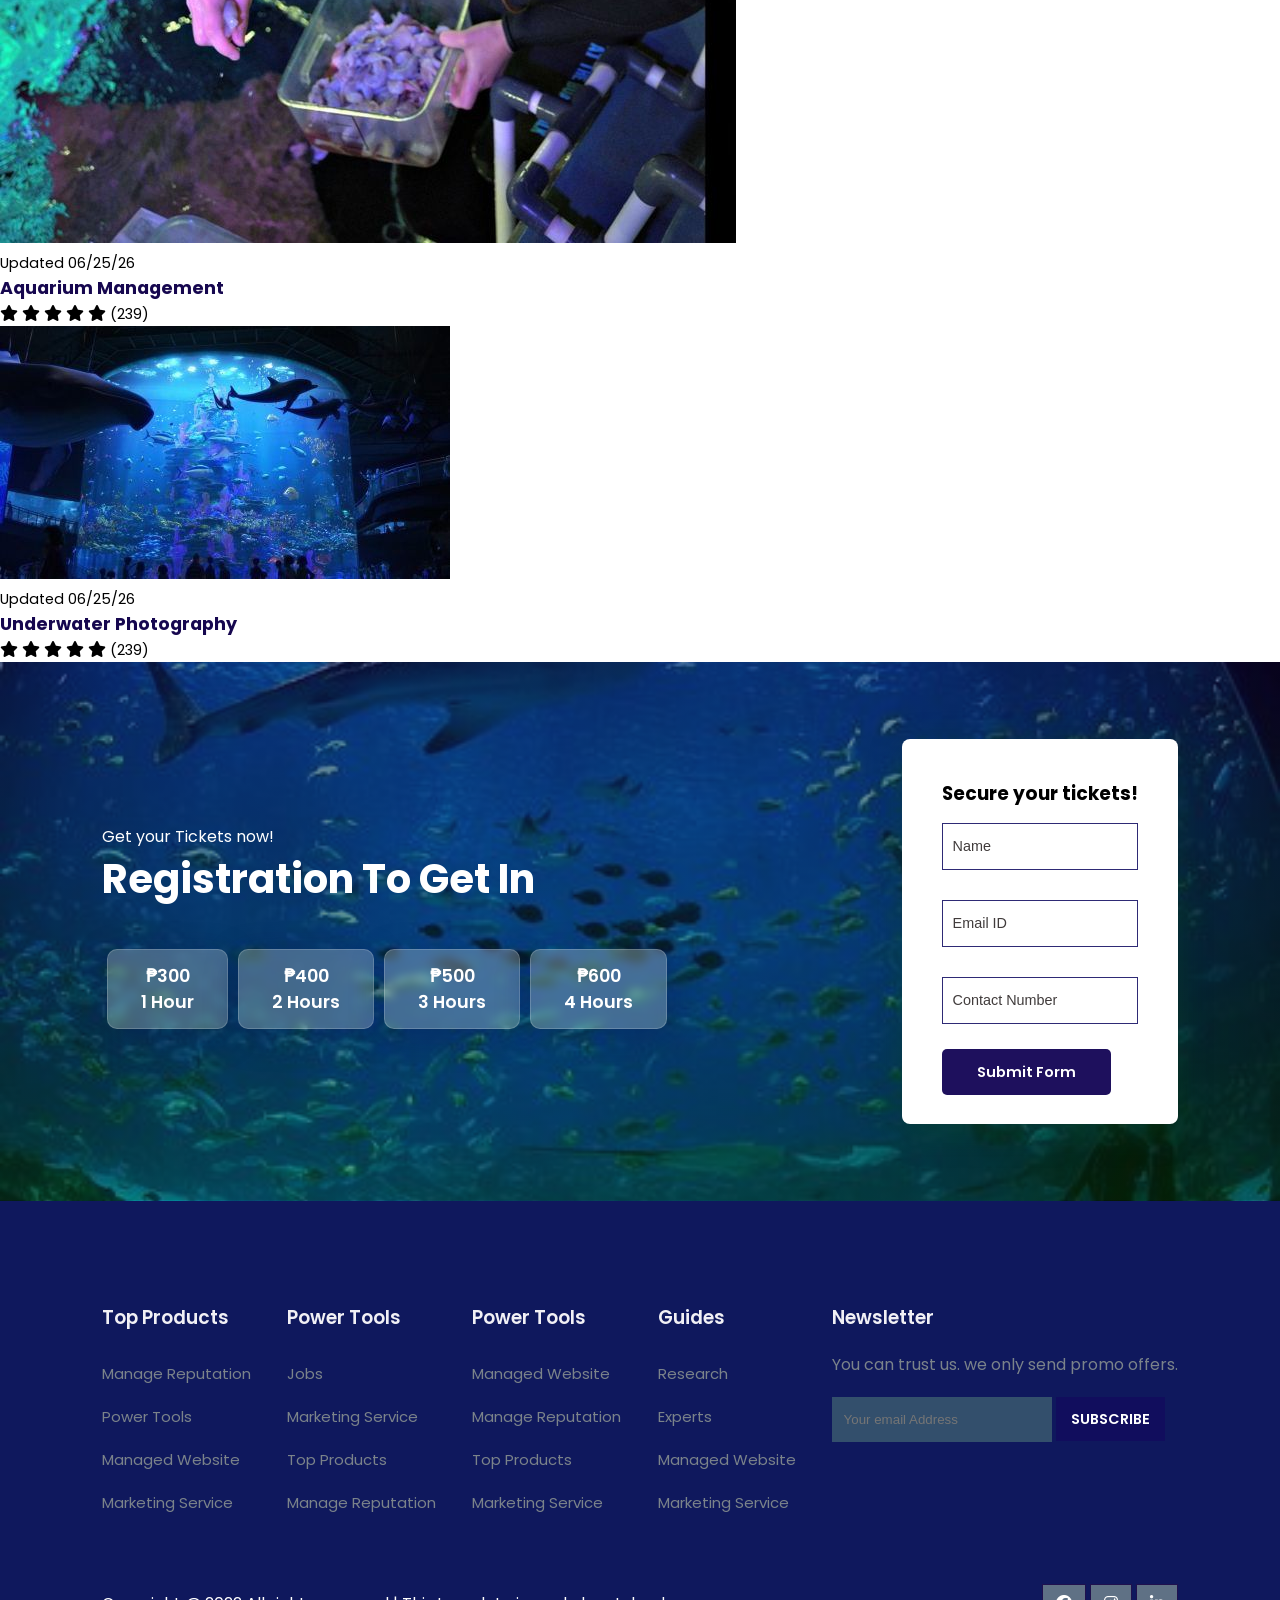
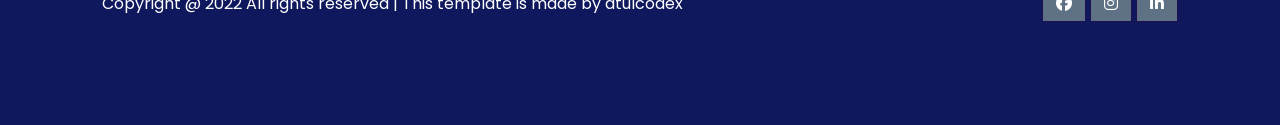
==== commit 1085317e: "Update index.html" ====
--- a/index.html
+++ b/index.html
@@ -18,7 +18,7 @@
 	<!-- Navigation start -->
 	<header>
 	<nav>
-		<img src="img/" class="logo" alt="">
+		<img src="img/fish_bubble-removebg-preview.png" class="logo" alt="">
 
 		<div class="navigation">
 			<ul>
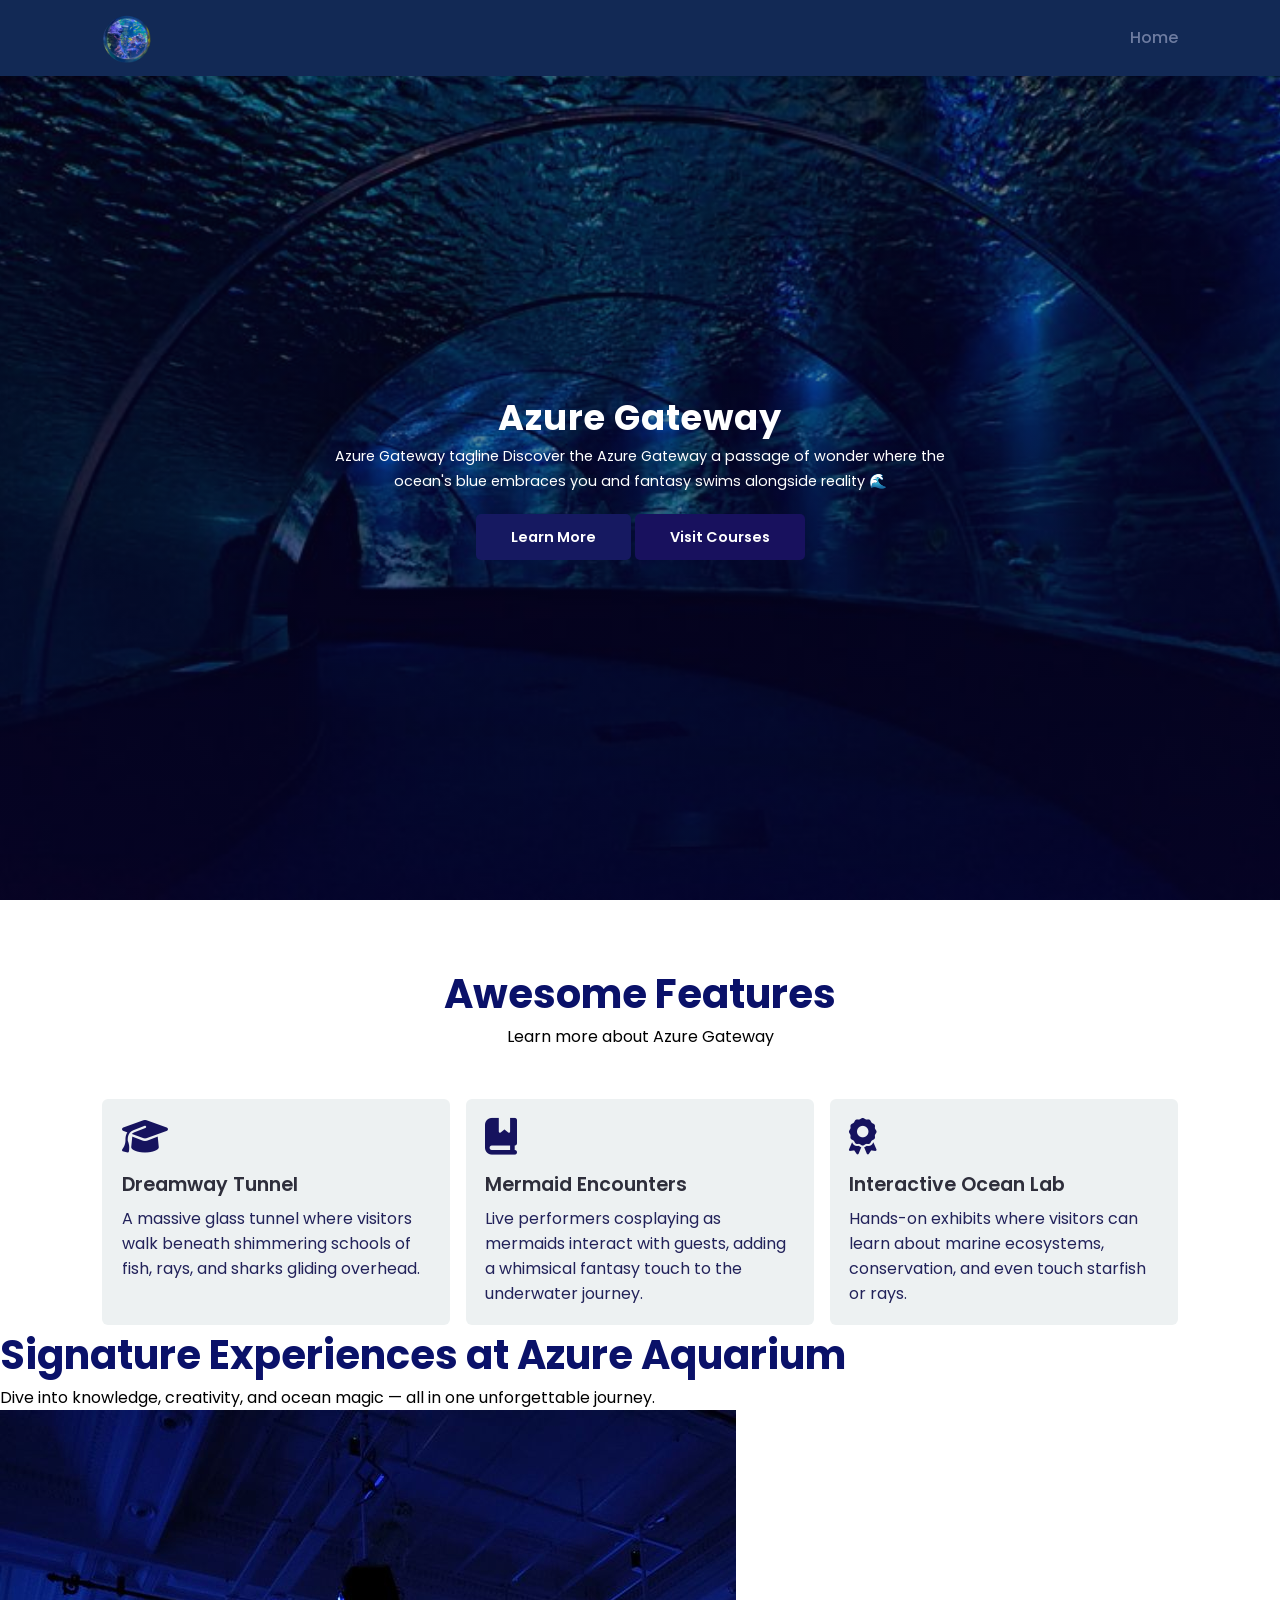
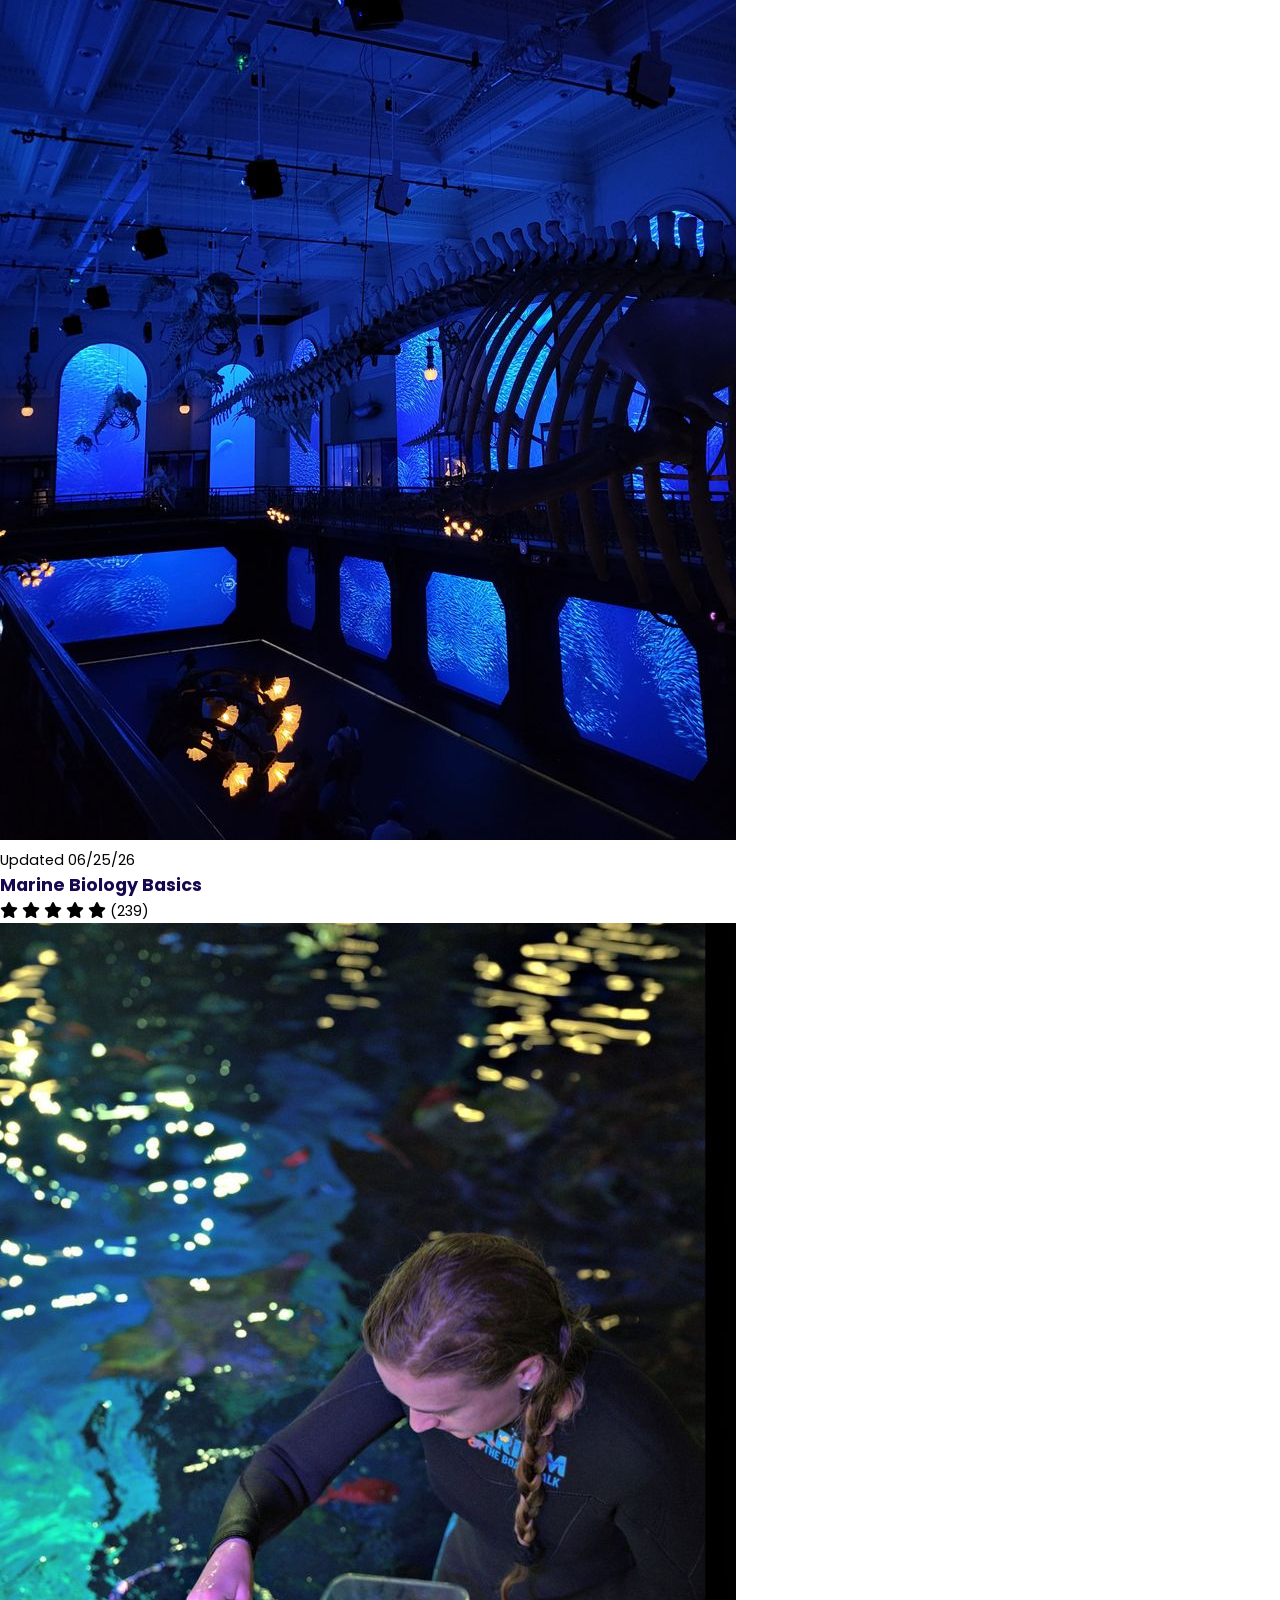
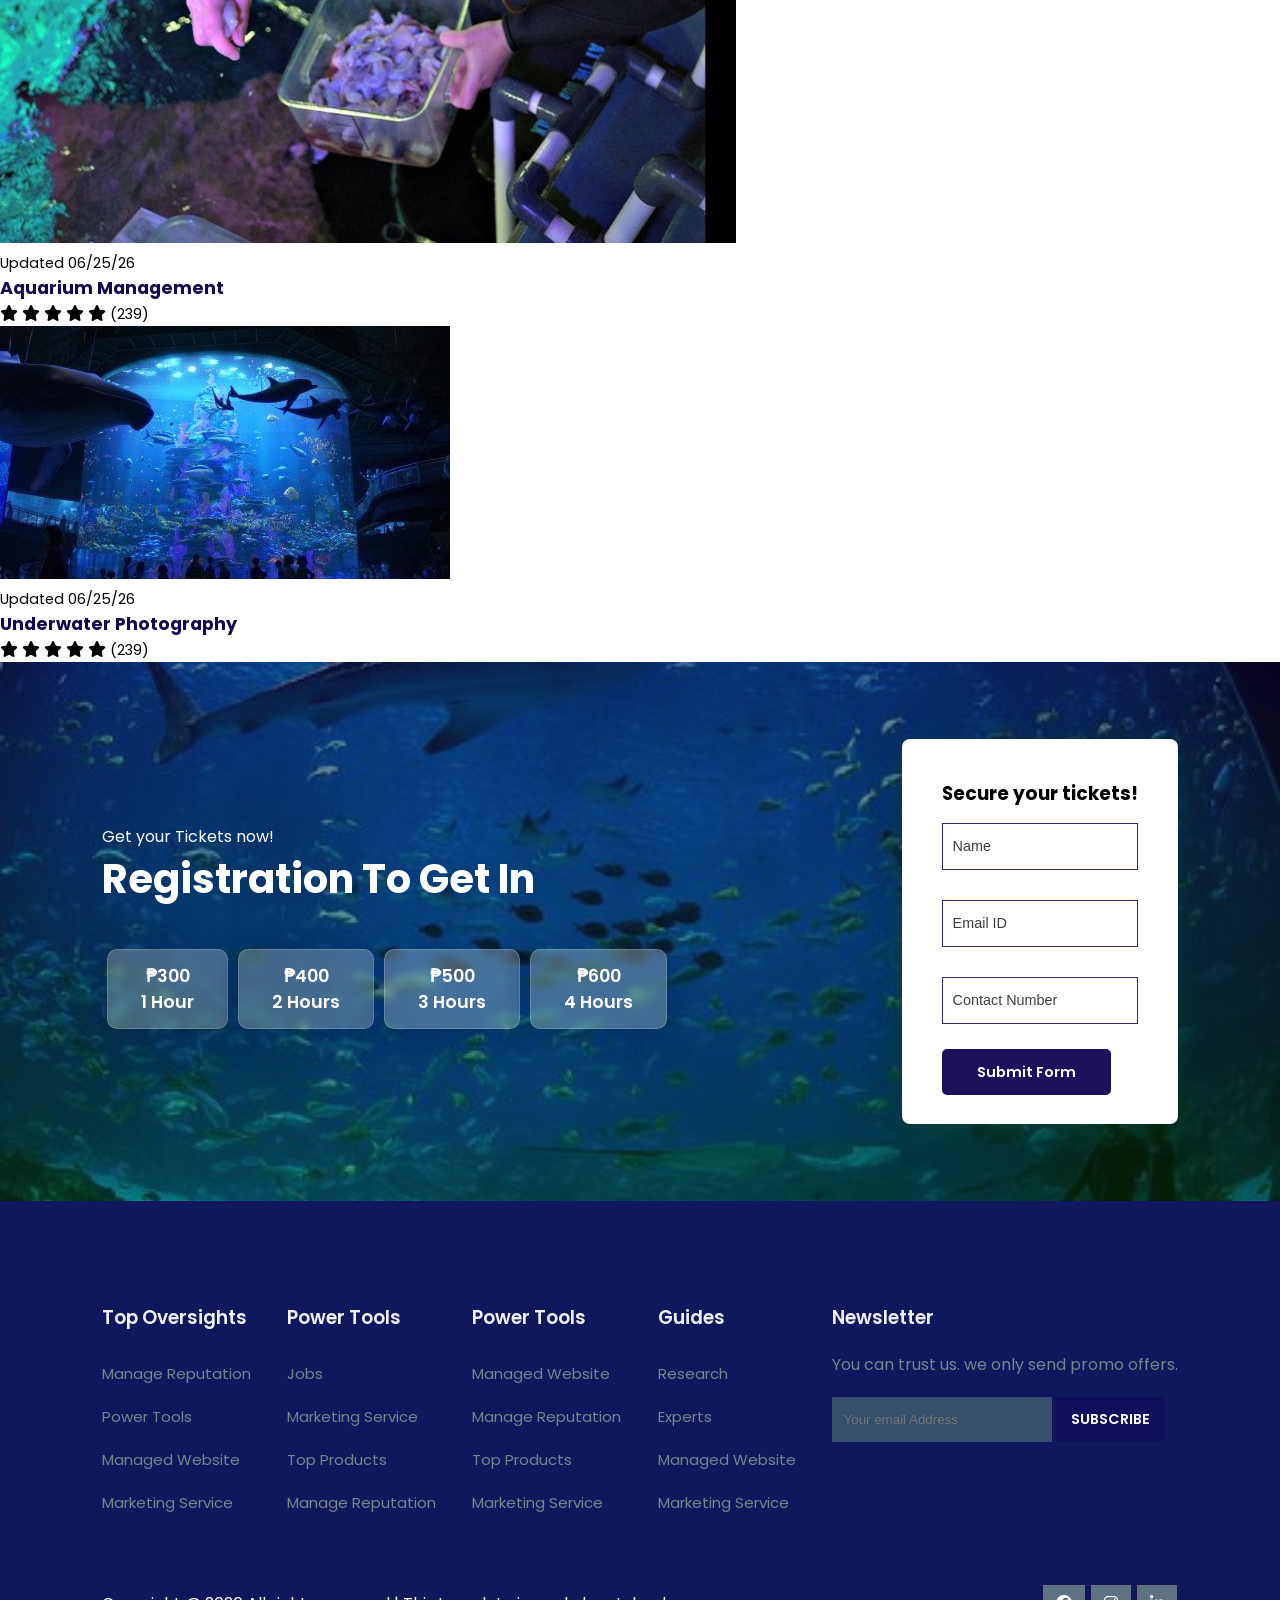
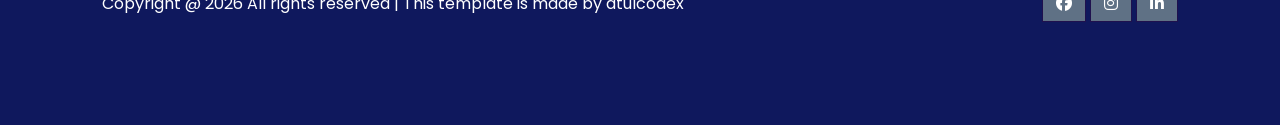
==== commit 231c2451: "Update index.html" ====
--- a/index.html
+++ b/index.html
@@ -177,7 +177,7 @@
 	<!-- Footer section starts from here -->
 	<footer>
 		<div class="footer-col">
-			<h3>Top Products</h3>
+			<h3>Top Oversights</h3>
 			<li>Manage Reputation</li>
 			<li>Power Tools</li>
 			<li>Managed Website</li>
@@ -220,7 +220,7 @@
 
 		<div class="copyright">
 			<p>
-				Copyright @ 2022 All rights reserved | This template is made by <a href="https://atulcodex.com" target="_blank">atulcodex</a>
+				Copyright @ 2026 All rights reserved | This template is made by <a href="https://atulcodex.com" target="_blank">atulcodex</a>
 			</p>
 			<div class="pro-links">
 				<i class="fab fa-facebook"></i>
--- a/style.css
+++ b/style.css
@@ -47,7 +47,7 @@
 
 nav .logo
 {
-	width: 150px;
+	width: 50px;
 	cursor: pointer;
 }
 
